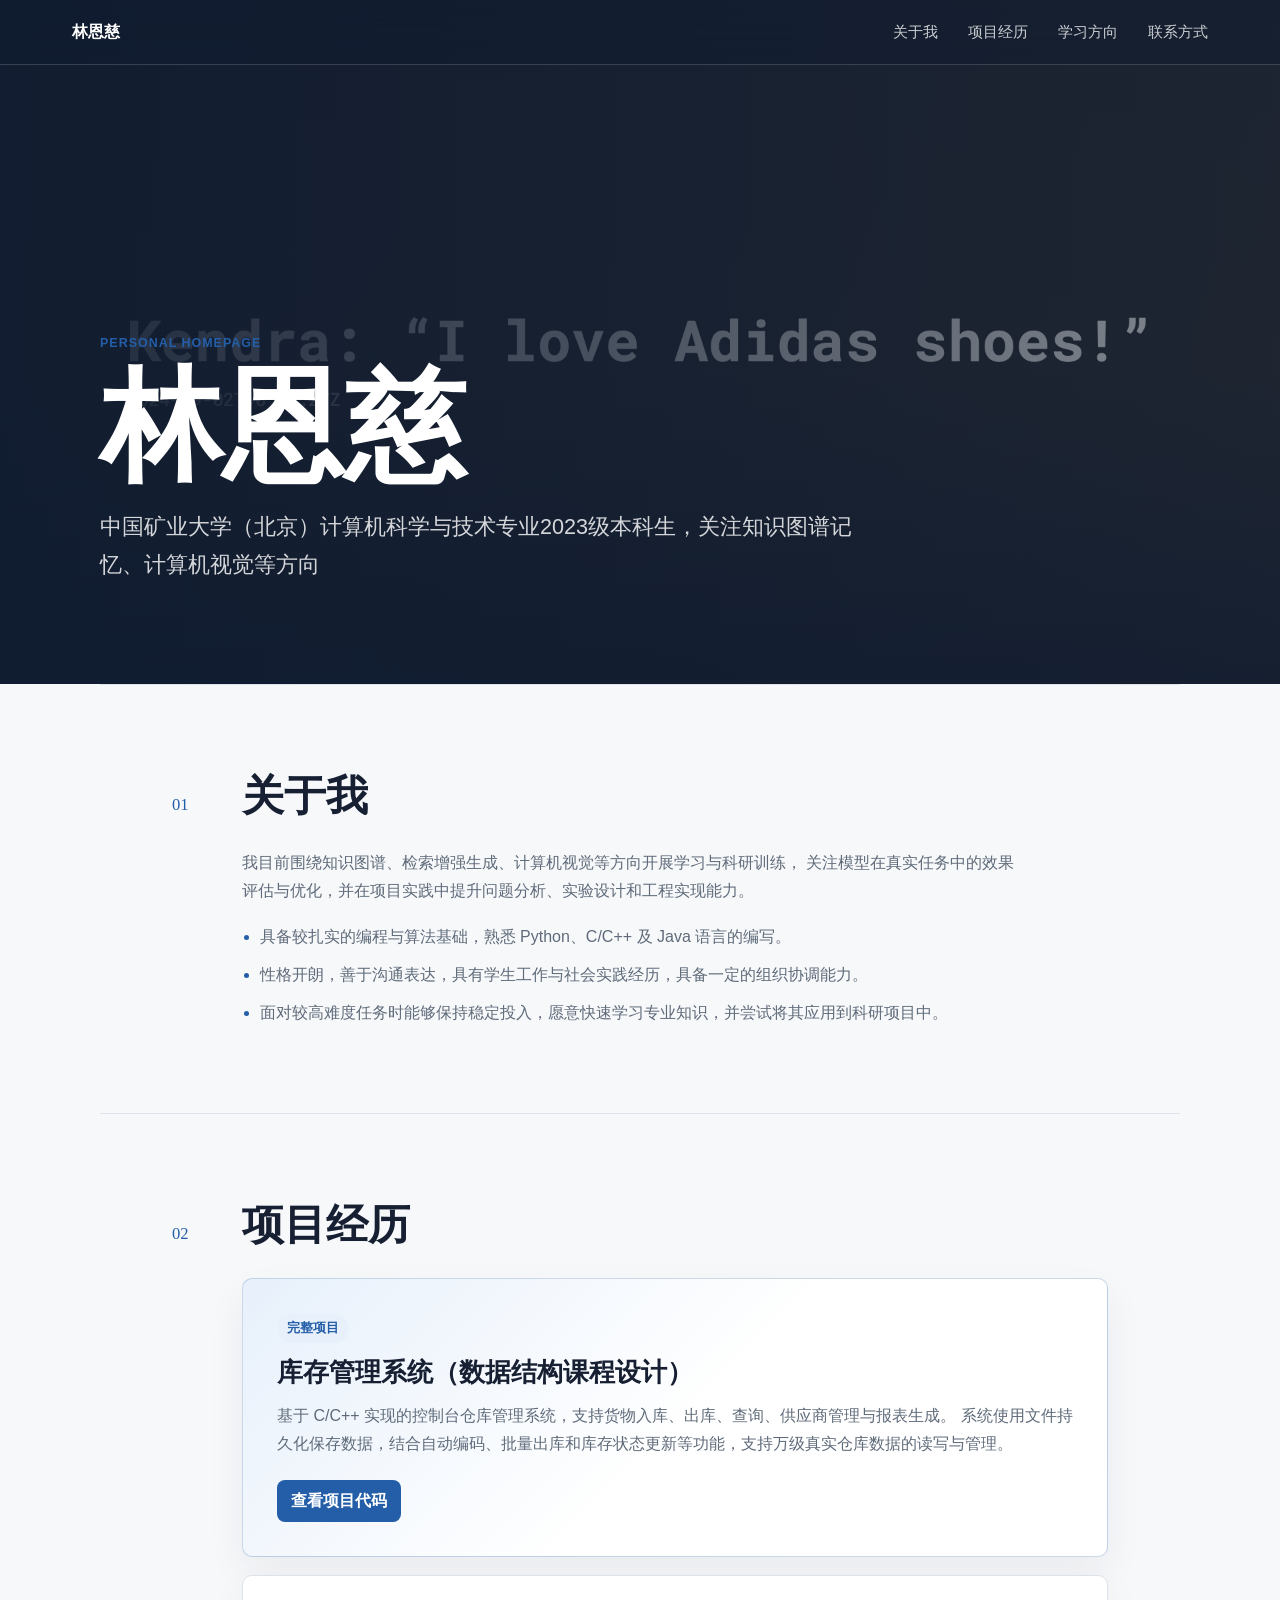
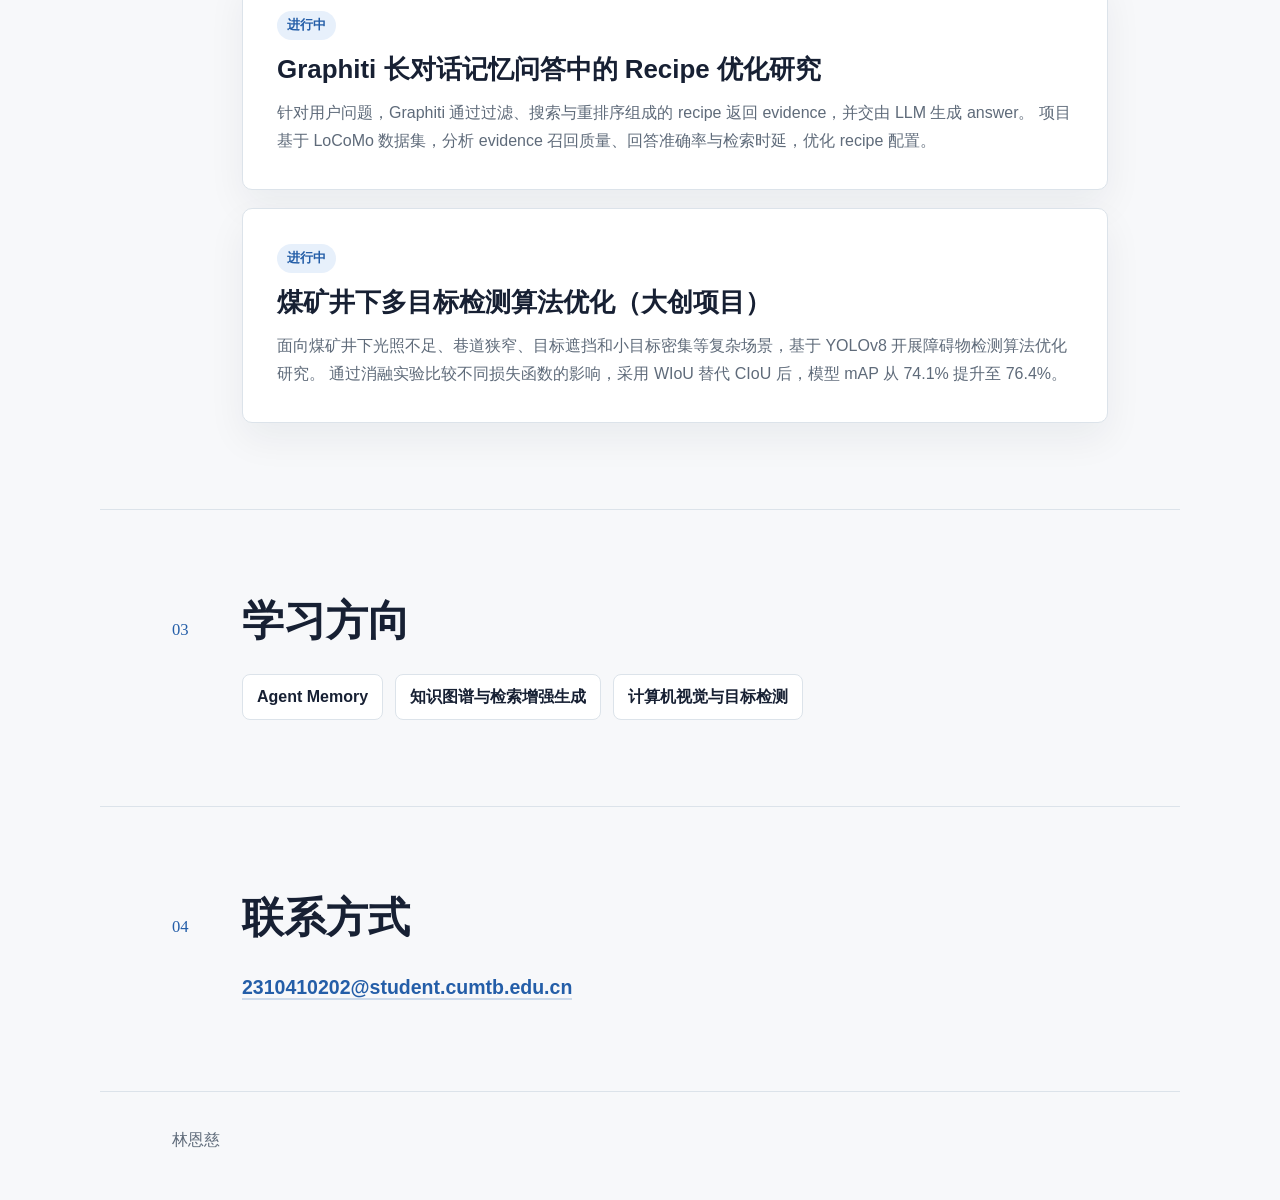
==== index.html @ 821d0fd8 "Add files via upload" ====
<!doctype html>
<html lang="zh-CN">
  <head>
    <meta charset="utf-8">
    <meta name="viewport" content="width=device-width, initial-scale=1">
    <title>林恩慈</title>
    <meta
      name="description"
      content="林恩慈，中国矿业大学（北京）计算机科学与技术专业2023级本科生个人主页。"
    >
    <link rel="stylesheet" href="assets/styles.css">
  </head>
  <body>
    <header class="site-header">
      <a class="site-name" href="#top">林恩慈</a>
      <nav class="site-nav" aria-label="主导航">
        <a href="#about">关于我</a>
        <a href="#projects">项目经历</a>
        <a href="#interests">学习方向</a>
        <a href="#contact">联系方式</a>
      </nav>
    </header>

    <main id="top">
      <section class="hero" aria-labelledby="hero-title">
        <div class="hero-graph" aria-hidden="true">
          <img src="assets/images/graphiti-graph-intro.gif" alt="">
        </div>
        <div class="hero-content">
          <p class="eyebrow">Personal Homepage</p>
          <h1 id="hero-title">林恩慈</h1>
          <p class="hero-text">
            中国矿业大学（北京）计算机科学与技术专业2023级本科生，关注知识图谱记忆、计算机视觉等方向
          </p>
        </div>
      </section>

      <section class="section about-section" id="about" aria-labelledby="about-title">
        <div class="section-title">
          <span>01</span>
          <h2 id="about-title">关于我</h2>
        </div>
        <div class="section-body">
          <p>
            我目前围绕知识图谱、检索增强生成、计算机视觉等方向开展学习与科研训练，
            关注模型在真实任务中的效果评估与优化，并在项目实践中提升问题分析、实验设计和工程实现能力。
          </p>
          <ul class="about-list">
            <li>具备较扎实的编程与算法基础，熟悉 Python、C/C++ 及 Java 语言的编写。</li>
            <li>性格开朗，善于沟通表达，具有学生工作与社会实践经历，具备一定的组织协调能力。</li>
            <li>面对较高难度任务时能够保持稳定投入，愿意快速学习专业知识，并尝试将其应用到科研项目中。</li>
          </ul>
        </div>
      </section>

      <section class="section projects-section" id="projects" aria-labelledby="projects-title">
        <div class="section-title">
          <span>02</span>
          <h2 id="projects-title">项目经历</h2>
        </div>

        <div class="project-list">
          <article class="project-card project-card-primary">
            <div class="project-meta">
              <span>完整项目</span>
            </div>
            <h3>库存管理系统（数据结构课程设计）</h3>
            <p>
              基于 C/C++ 实现的控制台仓库管理系统，支持货物入库、出库、查询、供应商管理与报表生成。
              系统使用文件持久化保存数据，结合自动编码、批量出库和库存状态更新等功能，支持万级真实仓库数据的读写与管理。
            </p>
            <a class="project-link" href="https://github.com/enciii0623/warehouse-management-system" target="_blank" rel="noreferrer">
              查看项目代码
            </a>
          </article>

          <article class="project-card">
            <div class="project-meta">
              <span>进行中</span>
            </div>
            <h3>Graphiti 长对话记忆问答中的 Recipe 优化研究</h3>
            <p>
              针对用户问题，Graphiti 通过过滤、搜索与重排序组成的 recipe 返回 evidence，并交由 LLM 生成 answer。
              项目基于 LoCoMo 数据集，分析 evidence 召回质量、回答准确率与检索时延，优化 recipe 配置。
            </p>
          </article>

          <article class="project-card">
            <div class="project-meta">
              <span>进行中</span>
            </div>
            <h3>煤矿井下多目标检测算法优化（大创项目）</h3>
            <p>
              面向煤矿井下光照不足、巷道狭窄、目标遮挡和小目标密集等复杂场景，基于 YOLOv8 开展障碍物检测算法优化研究。
              通过消融实验比较不同损失函数的影响，采用 WIoU 替代 CIoU 后，模型 mAP 从 74.1% 提升至 76.4%。
            </p>
          </article>
        </div>
      </section>

      <section class="section interests-section" id="interests" aria-labelledby="interests-title">
        <div class="section-title">
          <span>03</span>
          <h2 id="interests-title">学习方向</h2>
        </div>
        <div class="interest-list">
          <span>Agent Memory</span>
          <span>知识图谱与检索增强生成</span>
          <span>计算机视觉与目标检测</span>
        </div>
      </section>

      <section class="section contact-section" id="contact" aria-labelledby="contact-title">
        <div class="section-title">
          <span>04</span>
          <h2 id="contact-title">联系方式</h2>
        </div>
        <div class="section-body">
          <a class="email-link" href="mailto:2310410202@student.cumtb.edu.cn">
            2310410202@student.cumtb.edu.cn
          </a>
        </div>
      </section>
    </main>

    <footer class="site-footer">
      林恩慈
    </footer>
  </body>
</html>
---- assets/styles.css ----
:root {
  --bg: #f7f8fa;
  --paper: #ffffff;
  --ink: #172033;
  --muted: #5f6b7a;
  --soft: #eef2f6;
  --line: #dce3ea;
  --blue: #245ea8;
  --blue-soft: #e7f0fb;
  --green: #2f745f;
}

* {
  box-sizing: border-box;
}

html {
  scroll-behavior: smooth;
}

body {
  margin: 0;
  color: var(--ink);
  background: var(--bg);
  font-family: "Inter", "Segoe UI", "Microsoft YaHei", Arial, sans-serif;
  line-height: 1.75;
}

img {
  display: block;
  max-width: 100%;
}

a {
  color: inherit;
  text-decoration: none;
}

.site-header {
  position: fixed;
  top: 0;
  left: 0;
  right: 0;
  z-index: 10;
  display: flex;
  align-items: center;
  justify-content: space-between;
  gap: 24px;
  padding: 18px clamp(20px, 6vw, 72px);
  border-bottom: 1px solid rgba(255, 255, 255, 0.16);
  color: #ffffff;
  background: rgba(16, 28, 48, 0.42);
  backdrop-filter: blur(14px);
}

.site-name {
  font-size: 1rem;
  font-weight: 700;
}

.site-nav {
  display: flex;
  align-items: center;
  gap: clamp(14px, 3vw, 30px);
  color: rgba(255, 255, 255, 0.78);
  font-size: 0.94rem;
}

.site-nav a:hover {
  color: #ffffff;
}

.hero {
  position: relative;
  overflow: hidden;
  max-width: none;
  min-height: 76vh;
  display: flex;
  align-items: flex-end;
  margin: 0 auto;
  padding: clamp(130px, 16vw, 190px) clamp(20px, 6vw, 72px) clamp(64px, 9vw, 100px);
  color: #ffffff;
  background: #101c30;
}

.hero::before {
  content: "";
  position: absolute;
  inset: 0;
  z-index: 1;
  background:
    linear-gradient(90deg, rgba(16, 28, 48, 0.92), rgba(16, 28, 48, 0.64) 48%, rgba(16, 28, 48, 0.24)),
    linear-gradient(0deg, rgba(16, 28, 48, 0.72), rgba(16, 28, 48, 0.12) 46%, rgba(16, 28, 48, 0.2));
  pointer-events: none;
}

.hero-graph {
  position: absolute;
  inset: 0;
  opacity: 0.92;
  mix-blend-mode: normal;
  transform: none;
}

.hero-graph img {
  width: 100%;
  height: 100%;
  object-fit: cover;
}

.hero-content {
  position: relative;
  z-index: 2;
  width: min(1080px, 100%);
  margin: 0 auto;
}

.eyebrow {
  margin: 0 0 12px;
  color: var(--blue);
  font-size: 0.78rem;
  font-weight: 700;
  letter-spacing: 0.08em;
  text-transform: uppercase;
}

h1,
h2,
h3,
p {
  margin-top: 0;
}

h1 {
  margin-bottom: 22px;
  font-size: clamp(3.8rem, 10vw, 7.6rem);
  line-height: 0.98;
  letter-spacing: 0;
}

.hero-text {
  max-width: 760px;
  margin-bottom: 0;
  color: rgba(255, 255, 255, 0.82);
  font-size: clamp(1.08rem, 2.1vw, 1.35rem);
}

.section {
  max-width: 1080px;
  margin: 0 auto;
  padding: clamp(54px, 8vw, 86px) clamp(20px, 6vw, 72px);
  border-top: 1px solid var(--line);
}

.section-title {
  display: grid;
  grid-template-columns: 52px minmax(0, 1fr);
  gap: 18px;
  align-items: baseline;
  margin-bottom: 28px;
}

.section-title span {
  color: var(--blue);
  font-family: Georgia, "Times New Roman", serif;
  font-size: 1.04rem;
}

h2 {
  margin-bottom: 0;
  font-size: clamp(1.7rem, 4vw, 2.6rem);
  line-height: 1.2;
  letter-spacing: 0;
}

.section-body {
  max-width: 780px;
  margin-left: 70px;
}

.section-body p {
  color: var(--muted);
}

.about-list {
  display: grid;
  gap: 10px;
  margin: 18px 0 0;
  padding-left: 1.1rem;
  color: var(--muted);
}

.about-list li::marker {
  color: var(--blue);
}

.project-list {
  display: grid;
  gap: 18px;
  margin-left: 70px;
}

.project-card {
  position: relative;
  padding: clamp(24px, 4vw, 34px);
  border: 1px solid var(--line);
  border-radius: 10px;
  background: var(--paper);
  box-shadow: 0 16px 38px rgba(23, 32, 51, 0.06);
}

.project-card-primary {
  border-color: rgba(36, 94, 168, 0.24);
  background:
    linear-gradient(135deg, var(--blue-soft), rgba(255, 255, 255, 0) 52%),
    var(--paper);
}

.project-meta {
  margin-bottom: 12px;
}

.project-meta span {
  display: inline-flex;
  align-items: center;
  min-height: 28px;
  padding: 3px 10px;
  border-radius: 999px;
  color: var(--blue);
  background: var(--blue-soft);
  font-size: 0.82rem;
  font-weight: 700;
}

.project-card h3 {
  margin-bottom: 12px;
  font-size: clamp(1.22rem, 2.6vw, 1.62rem);
  line-height: 1.35;
  letter-spacing: 0;
}

.project-card p {
  max-width: 840px;
  margin-bottom: 0;
  color: var(--muted);
}

.project-link {
  display: inline-flex;
  align-items: center;
  justify-content: center;
  min-height: 40px;
  margin-top: 22px;
  padding: 7px 14px;
  border-radius: 8px;
  color: #ffffff;
  background: var(--blue);
  font-weight: 700;
}

.project-link:hover {
  background: #184a88;
}

.interest-list {
  display: flex;
  flex-wrap: wrap;
  gap: 12px;
  margin-left: 70px;
}

.interest-list span {
  display: inline-flex;
  align-items: center;
  min-height: 42px;
  padding: 8px 14px;
  border: 1px solid var(--line);
  border-radius: 8px;
  color: var(--ink);
  background: var(--paper);
  font-weight: 650;
}

.email-link {
  color: var(--blue);
  font-size: clamp(1.05rem, 2vw, 1.22rem);
  font-weight: 700;
  border-bottom: 2px solid rgba(36, 94, 168, 0.2);
}

.email-link:hover {
  border-bottom-color: var(--blue);
}

.site-footer {
  max-width: 1080px;
  margin: 0 auto;
  padding: 34px clamp(20px, 6vw, 72px) 46px;
  color: var(--muted);
  border-top: 1px solid var(--line);
}

@media (max-width: 760px) {
  .site-header {
    align-items: flex-start;
    flex-direction: column;
    gap: 10px;
  }

  .site-nav {
    width: 100%;
    justify-content: space-between;
    gap: 8px;
    font-size: 0.88rem;
  }

  .section-title {
    grid-template-columns: 1fr;
    gap: 6px;
  }

  .section-body,
  .project-list,
  .interest-list {
    margin-left: 0;
  }

  .project-card {
    border-radius: 8px;
  }
}

@media (max-width: 430px) {
  .site-nav {
    flex-wrap: wrap;
    justify-content: flex-start;
  }
}
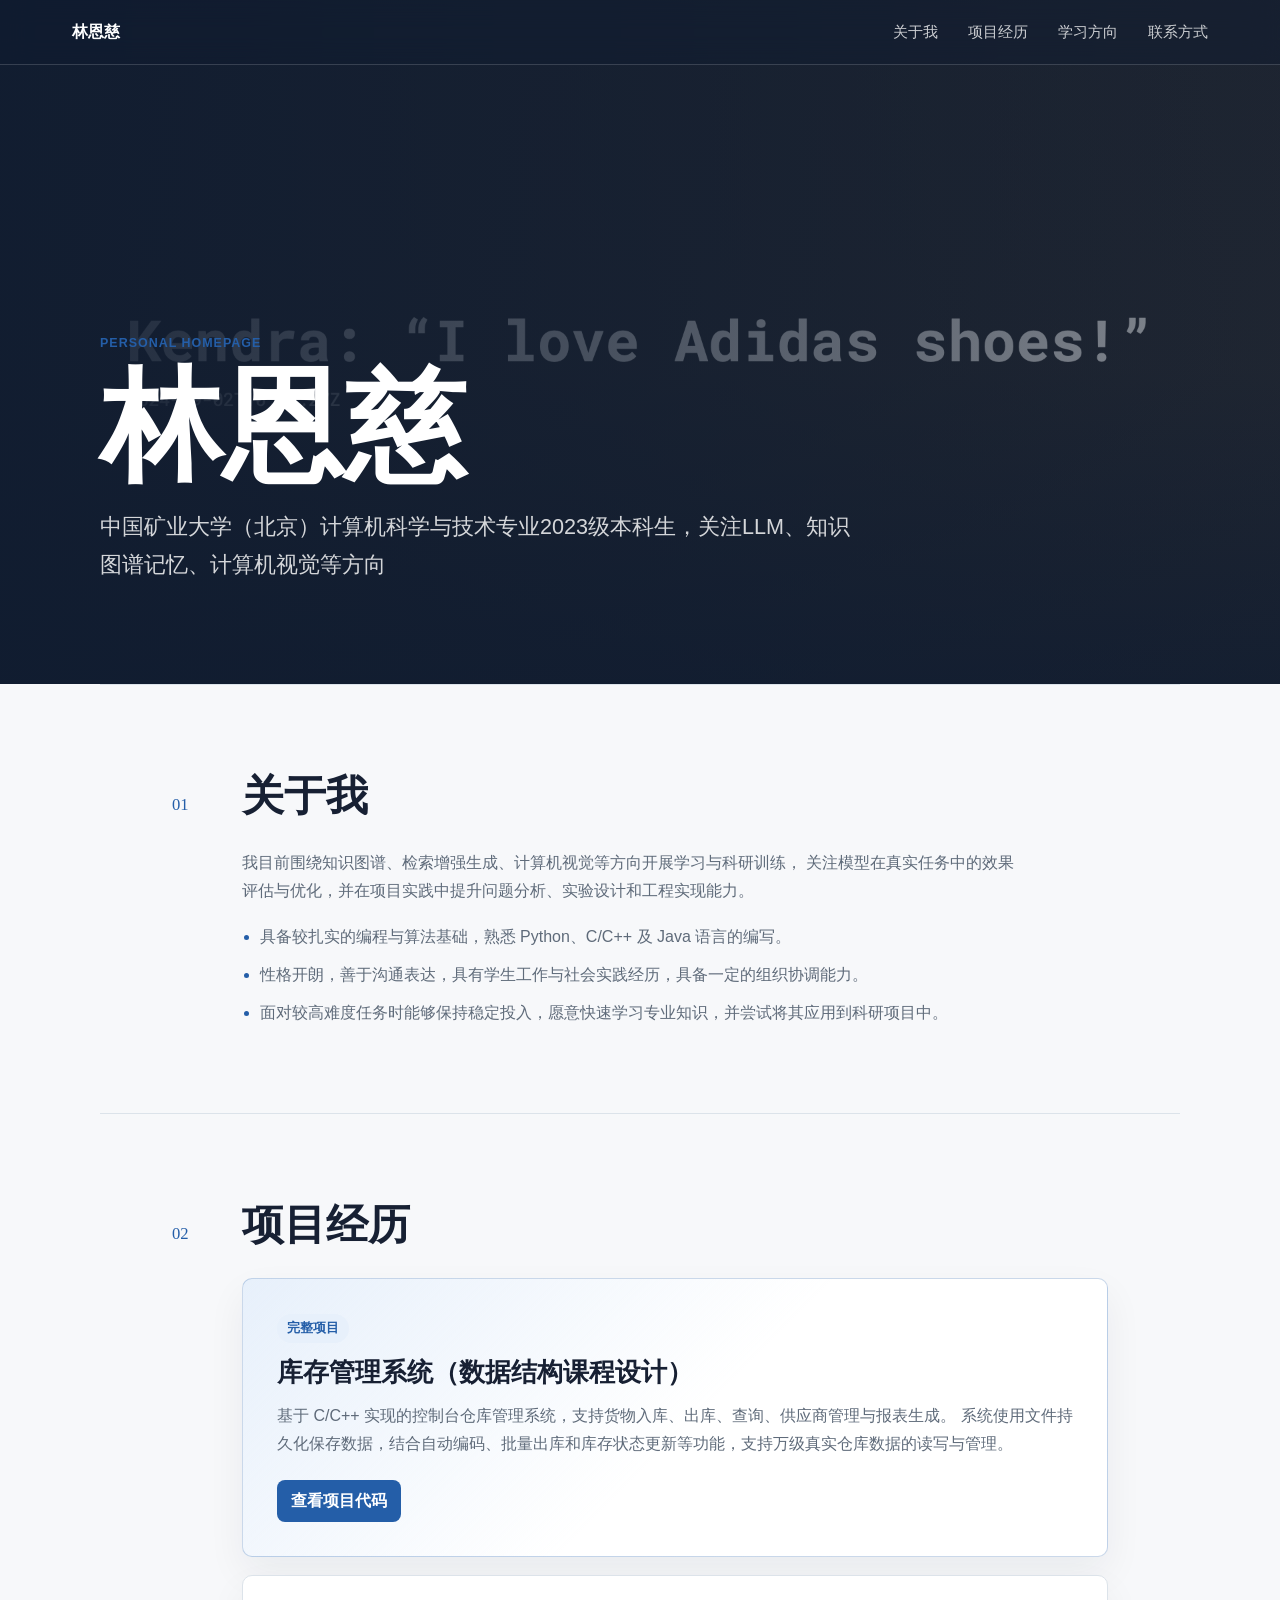
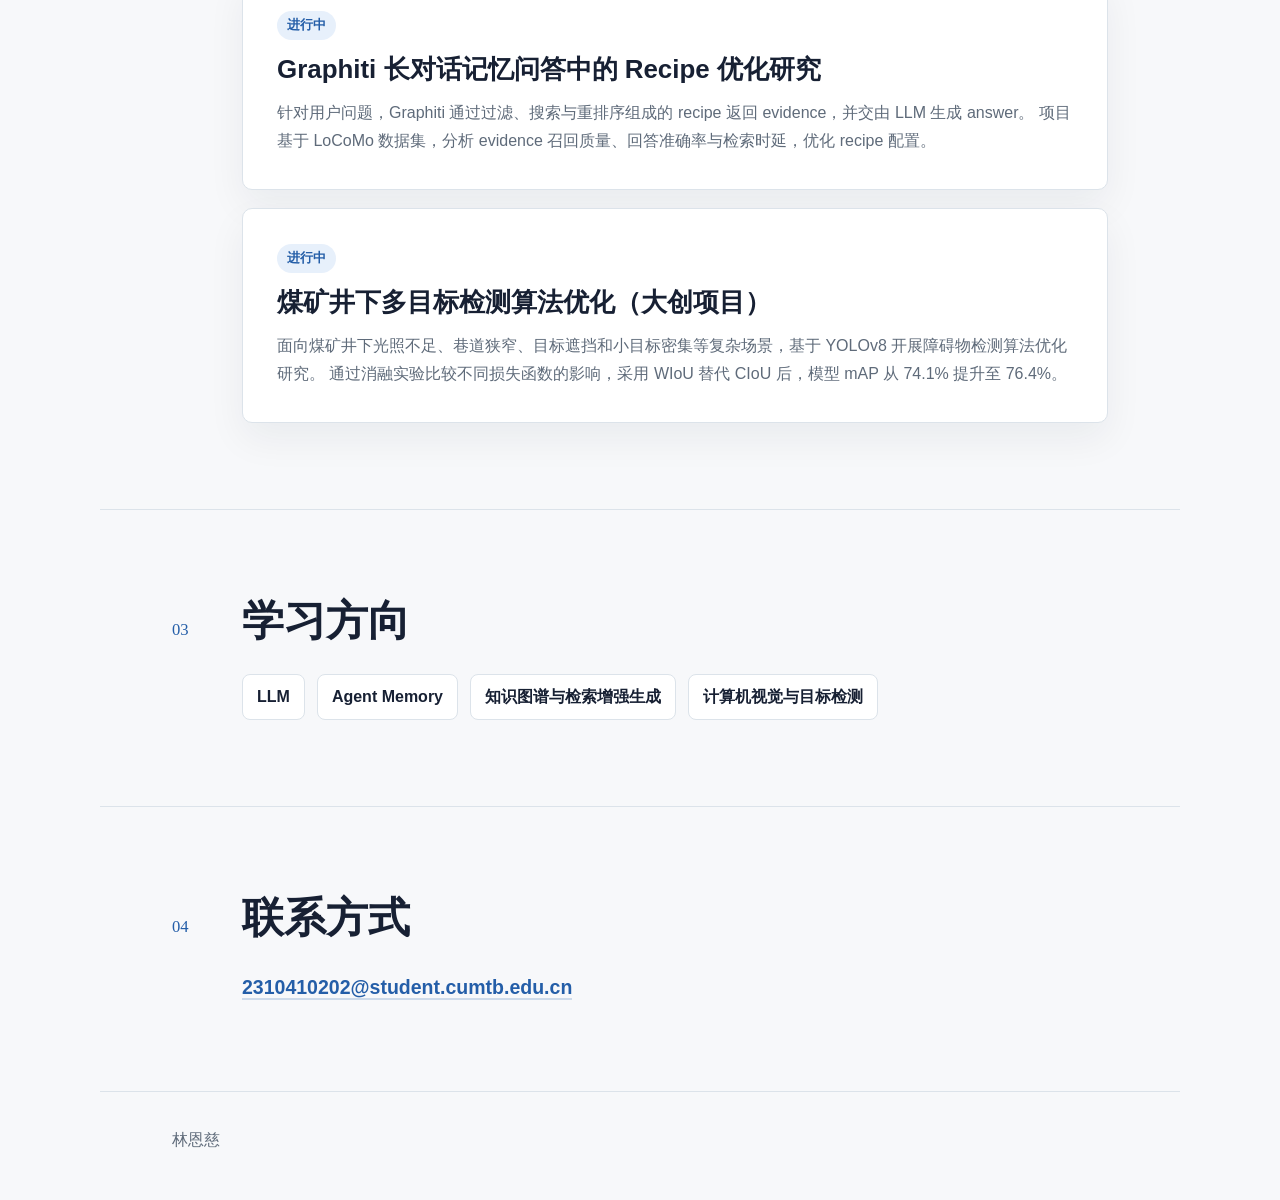
==== commit 954a2d36: "Update index.html" ====
--- a/index.html
+++ b/index.html
@@ -30,7 +30,7 @@
           <p class="eyebrow">Personal Homepage</p>
           <h1 id="hero-title">林恩慈</h1>
           <p class="hero-text">
-            中国矿业大学（北京）计算机科学与技术专业2023级本科生，关注知识图谱记忆、计算机视觉等方向
+            中国矿业大学（北京）计算机科学与技术专业2023级本科生，关注LLM、知识图谱记忆、计算机视觉等方向
           </p>
         </div>
       </section>
@@ -104,6 +104,7 @@
           <h2 id="interests-title">学习方向</h2>
         </div>
         <div class="interest-list">
+          <span>LLM</span>
           <span>Agent Memory</span>
           <span>知识图谱与检索增强生成</span>
           <span>计算机视觉与目标检测</span>
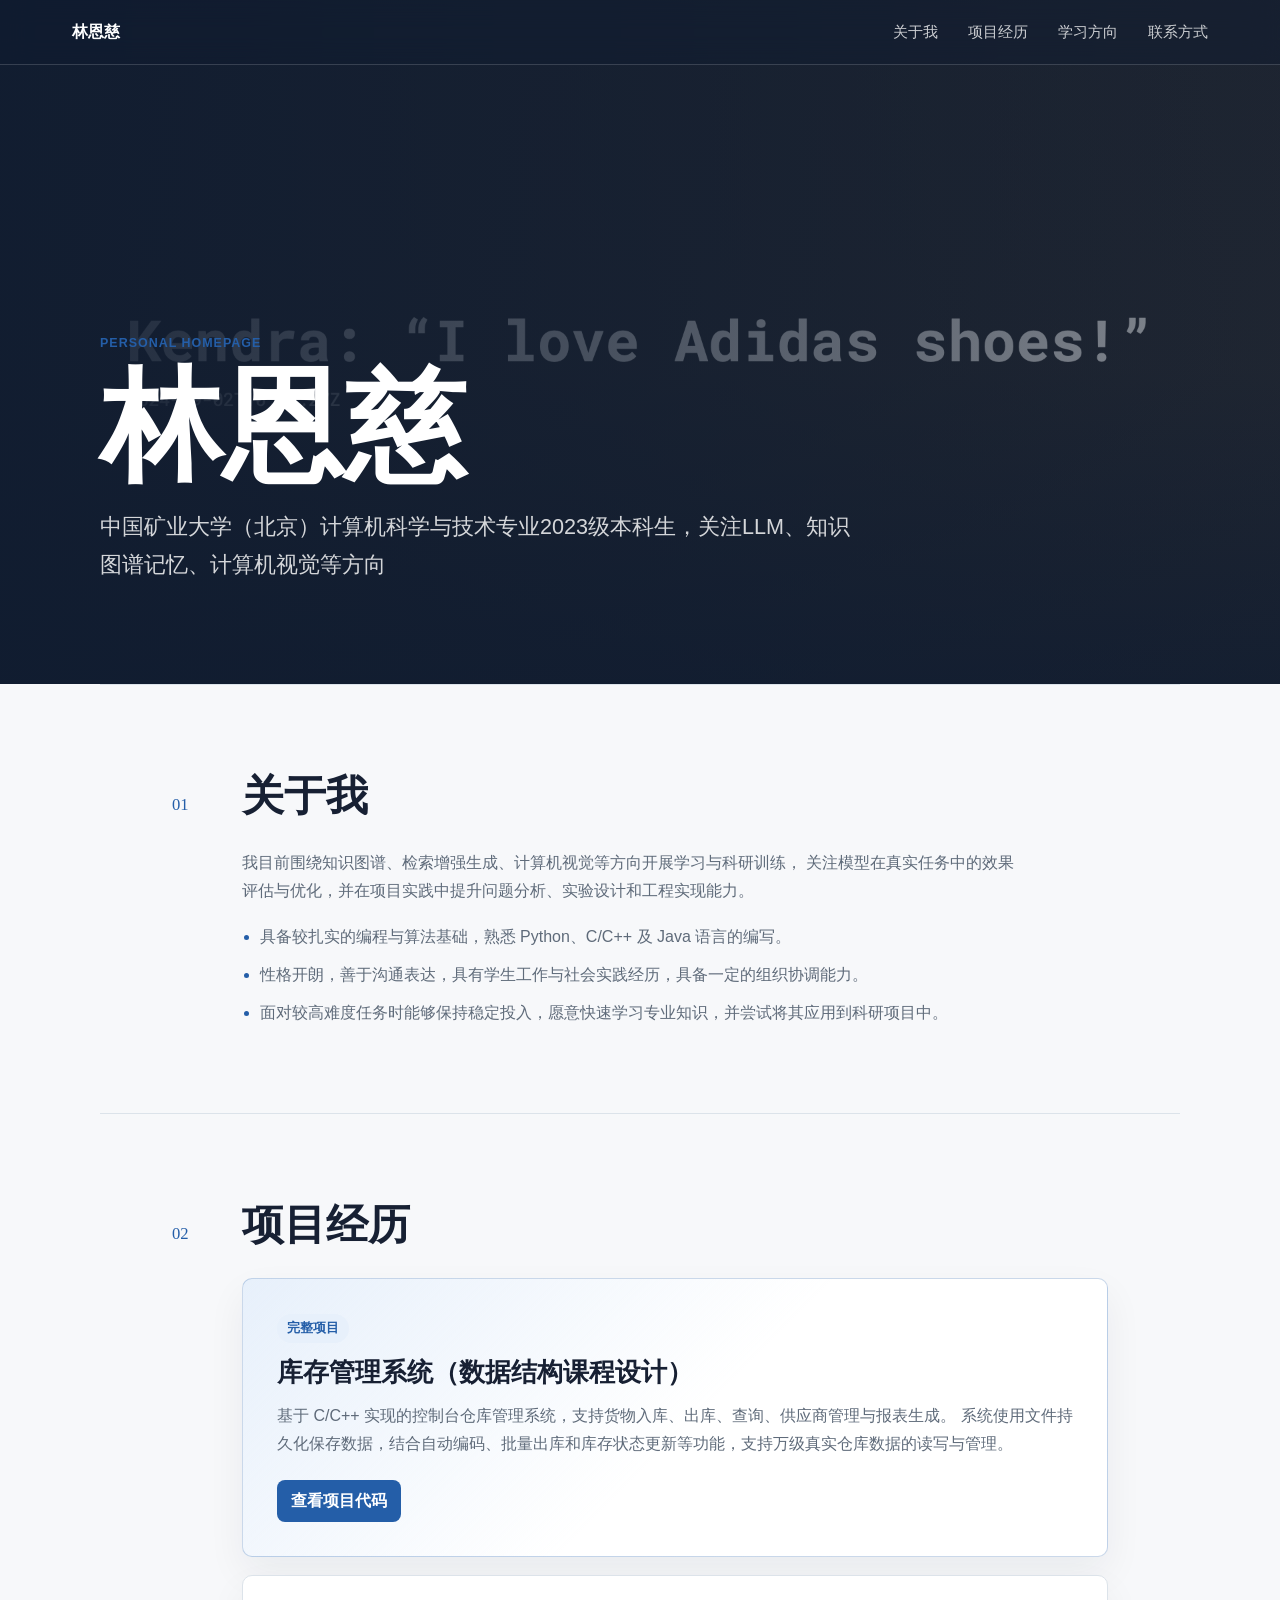
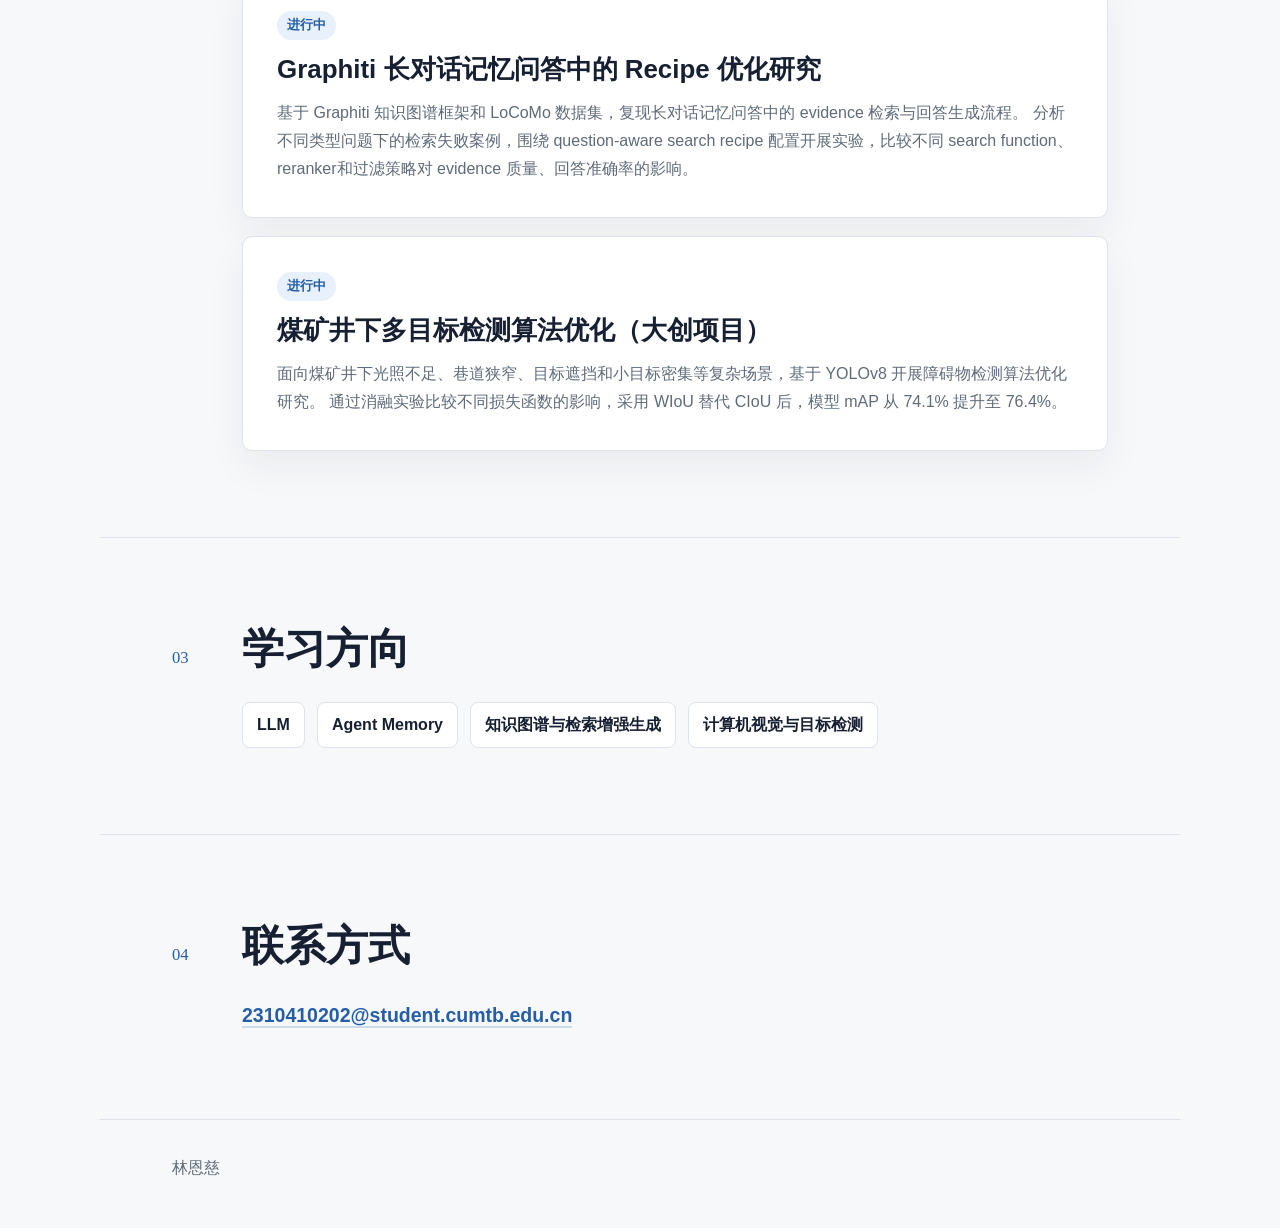
==== commit d860f395: "Update index.html" ====
--- a/index.html
+++ b/index.html
@@ -80,8 +80,8 @@
             </div>
             <h3>Graphiti 长对话记忆问答中的 Recipe 优化研究</h3>
             <p>
-              针对用户问题，Graphiti 通过过滤、搜索与重排序组成的 recipe 返回 evidence，并交由 LLM 生成 answer。
-              项目基于 LoCoMo 数据集，分析 evidence 召回质量、回答准确率与检索时延，优化 recipe 配置。
+              基于 Graphiti 知识图谱框架和 LoCoMo 数据集，复现长对话记忆问答中的 evidence 检索与回答生成流程。
+              分析不同类型问题下的检索失败案例，围绕 question-aware search recipe 配置开展实验，比较不同 search function、reranker和过滤策略对 evidence 质量、回答准确率的影响。
             </p>
           </article>
 
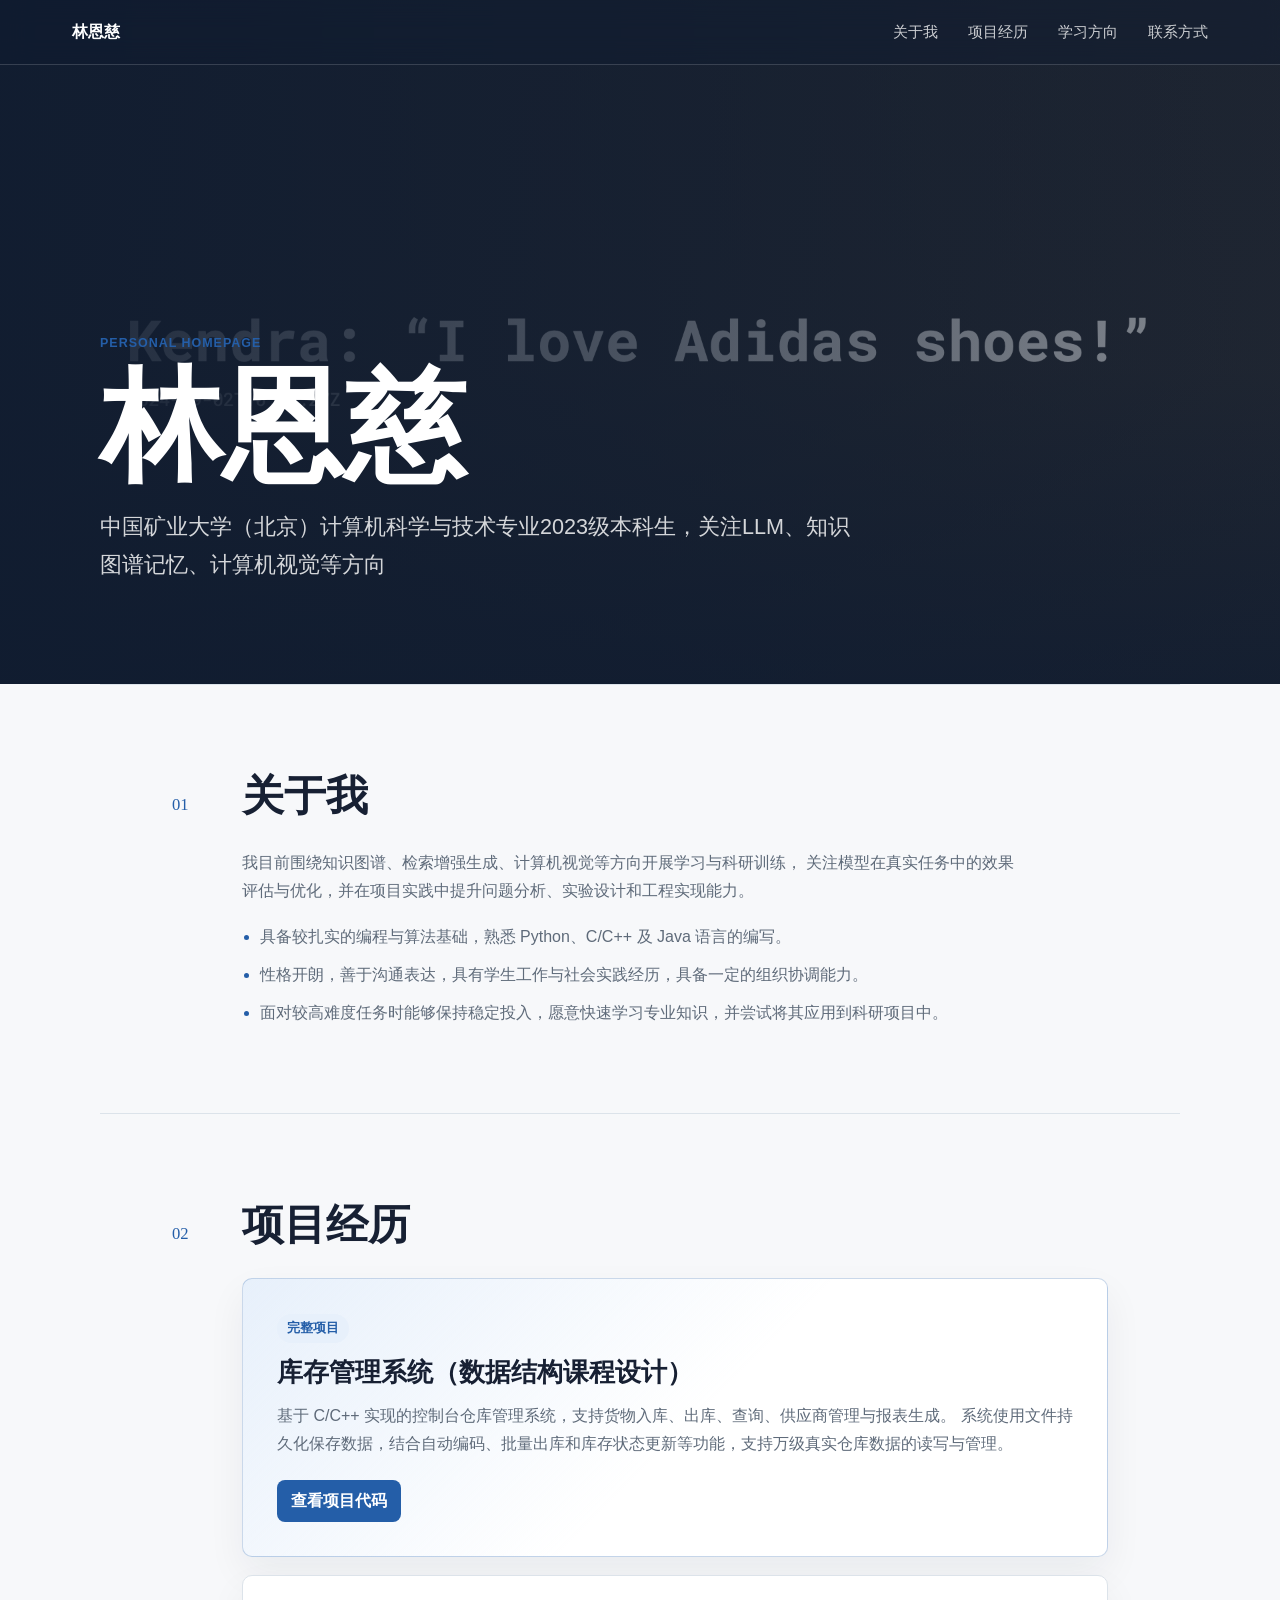
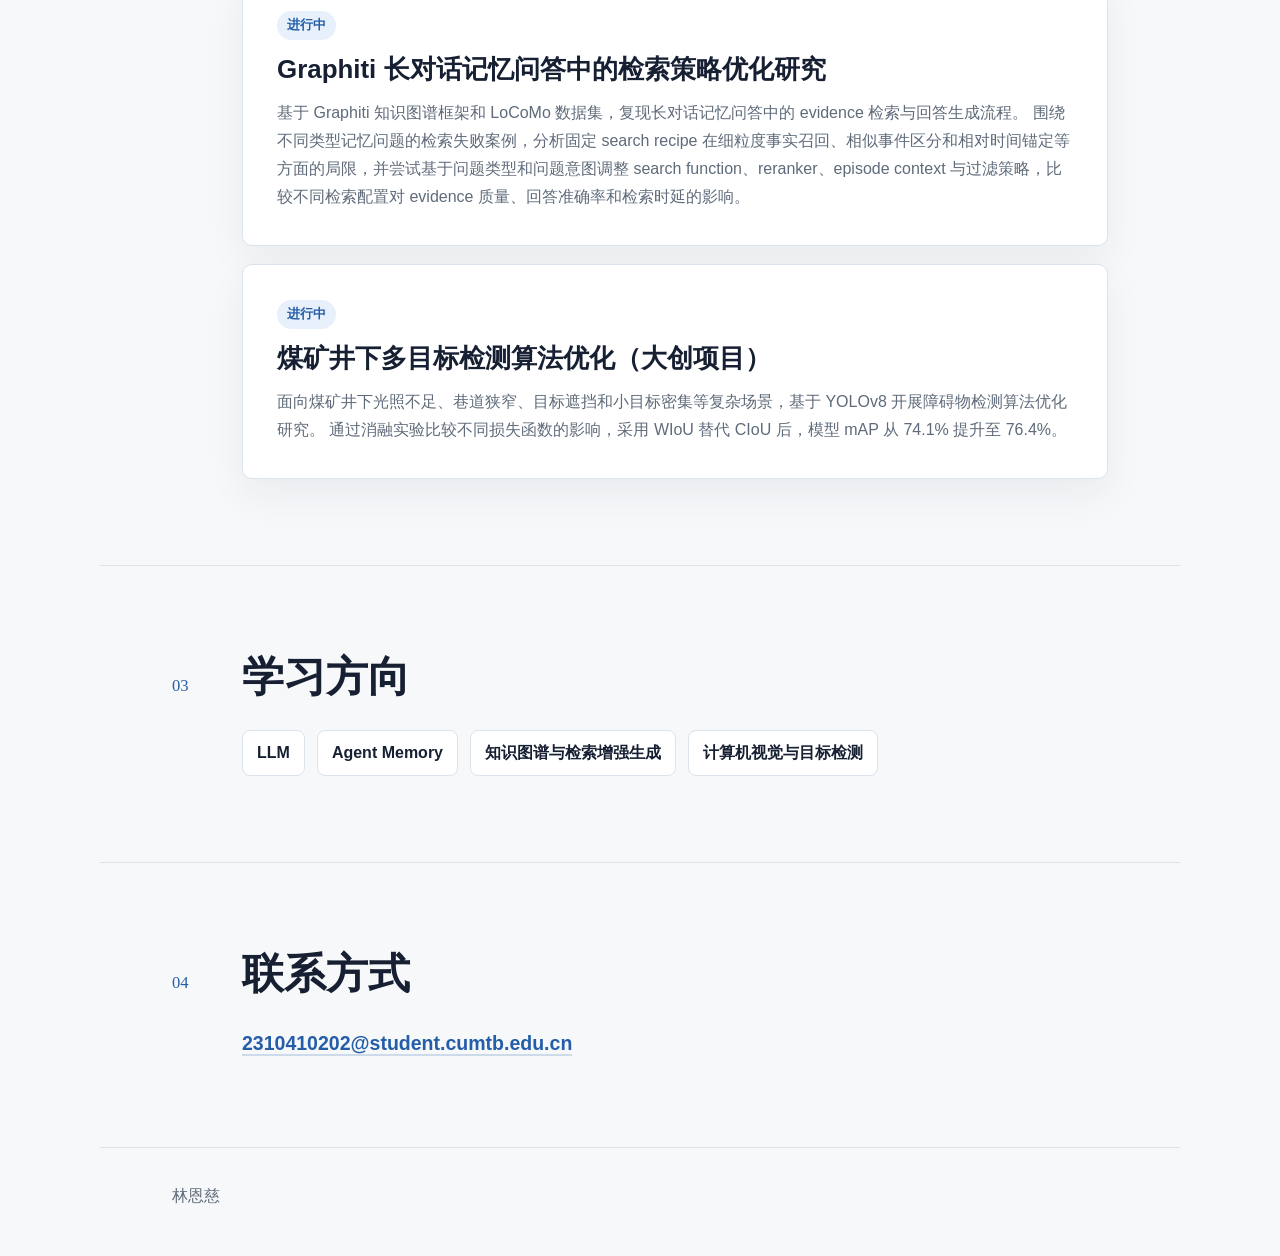
==== commit 24a331d5: "Update index.html" ====
--- a/index.html
+++ b/index.html
@@ -78,10 +78,10 @@
             <div class="project-meta">
               <span>进行中</span>
             </div>
-            <h3>Graphiti 长对话记忆问答中的 Recipe 优化研究</h3>
+            <h3>Graphiti 长对话记忆问答中的检索策略优化研究</h3>
             <p>
               基于 Graphiti 知识图谱框架和 LoCoMo 数据集，复现长对话记忆问答中的 evidence 检索与回答生成流程。
-              分析不同类型问题下的检索失败案例，围绕 question-aware search recipe 配置开展实验，比较不同 search function、reranker和过滤策略对 evidence 质量、回答准确率的影响。
+              围绕不同类型记忆问题的检索失败案例，分析固定 search recipe 在细粒度事实召回、相似事件区分和相对时间锚定等方面的局限，并尝试基于问题类型和问题意图调整 search function、reranker、episode context 与过滤策略，比较不同检索配置对 evidence 质量、回答准确率和检索时延的影响。
             </p>
           </article>
 
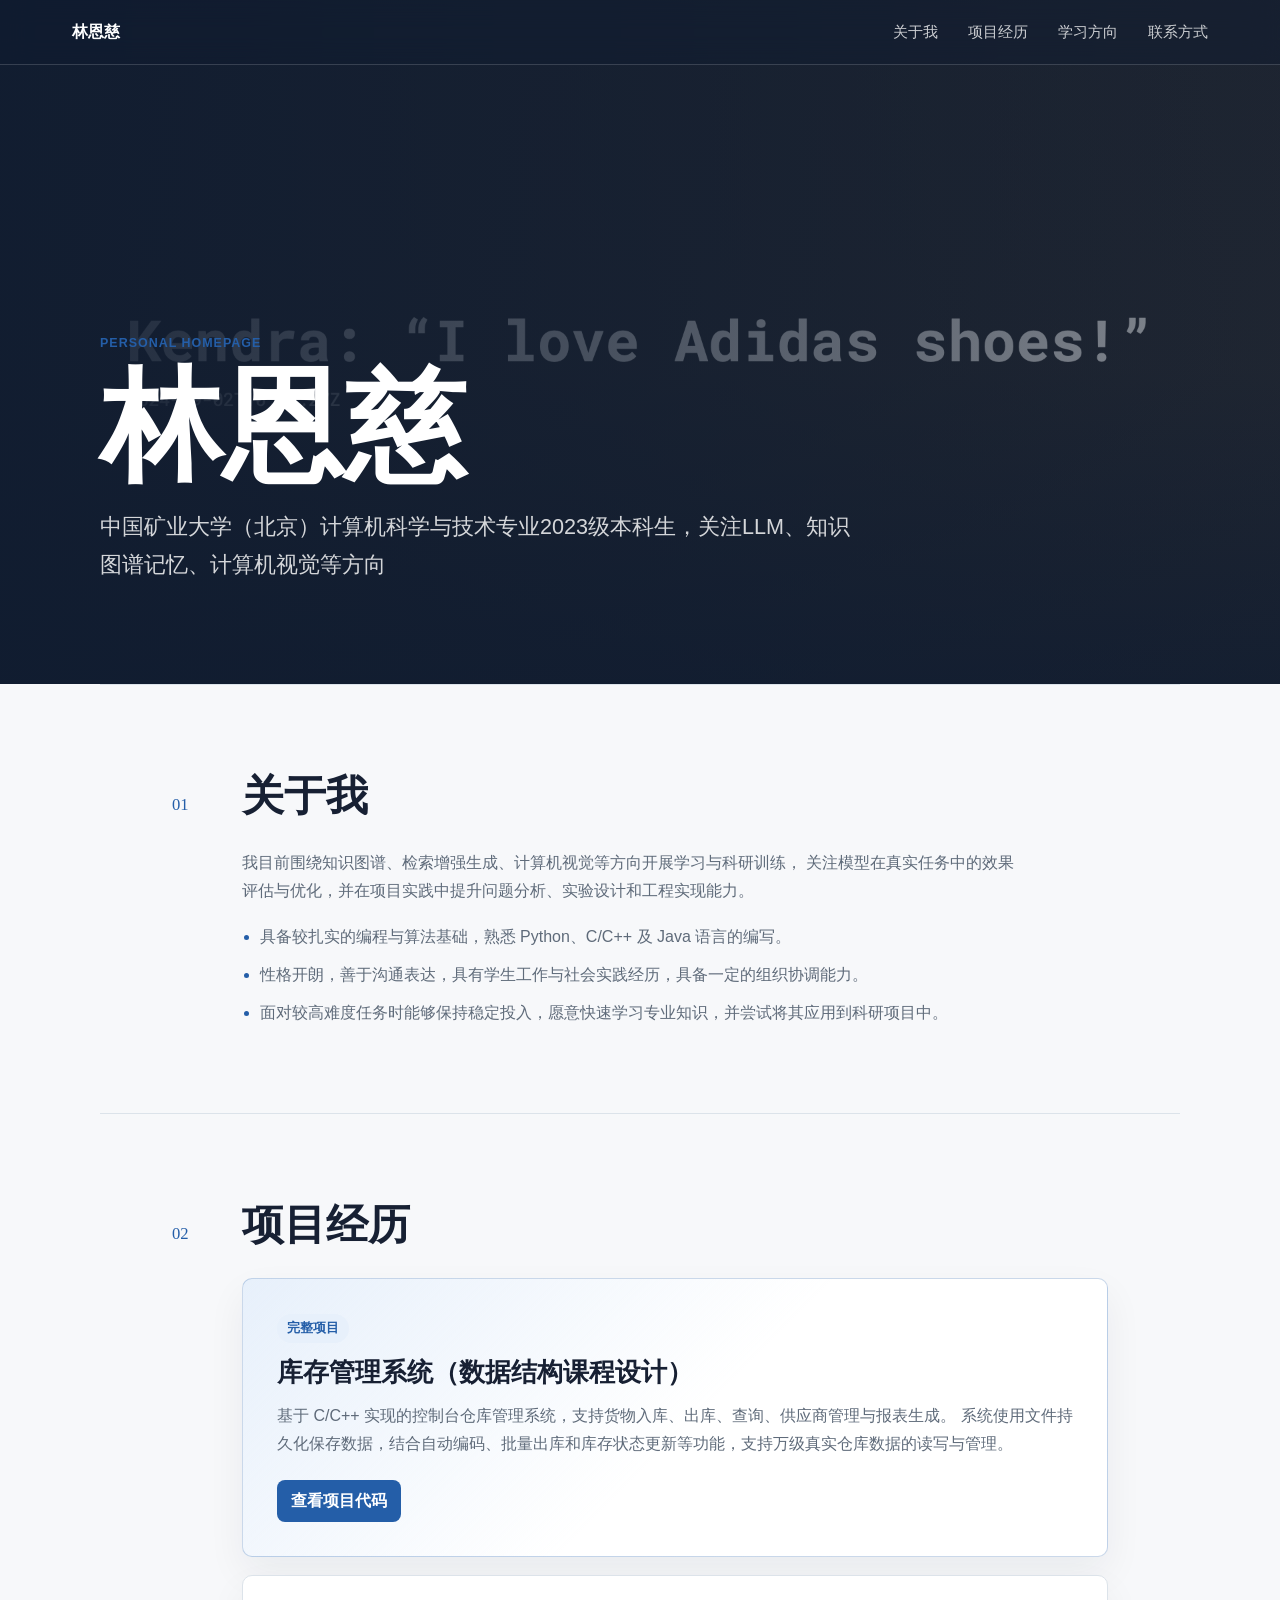
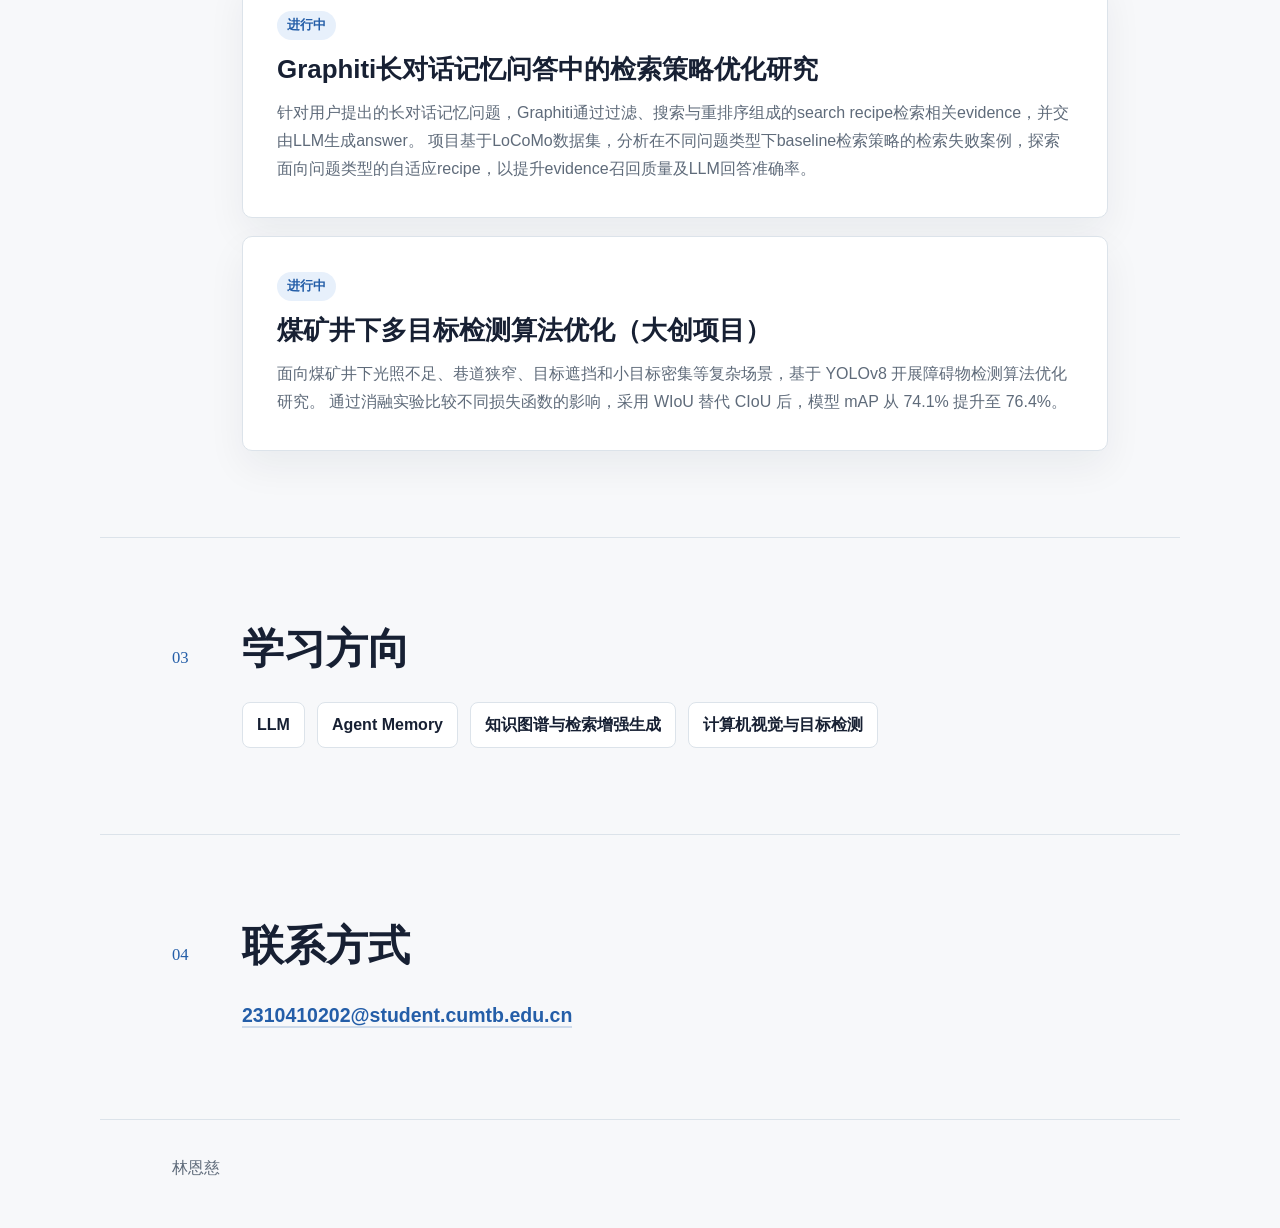
==== commit 9fb397bb: "Refine project title and description in index.html Updated project title and project description for" ====
--- a/index.html
+++ b/index.html
@@ -78,10 +78,10 @@
             <div class="project-meta">
               <span>进行中</span>
             </div>
-            <h3>Graphiti 长对话记忆问答中的检索策略优化研究</h3>
+            <h3>Graphiti长对话记忆问答中的检索策略优化研究</h3>
             <p>
-              基于 Graphiti 知识图谱框架和 LoCoMo 数据集，复现长对话记忆问答中的 evidence 检索与回答生成流程。
-              围绕不同类型记忆问题的检索失败案例，分析固定 search recipe 在细粒度事实召回、相似事件区分和相对时间锚定等方面的局限，并尝试基于问题类型和问题意图调整 search function、reranker、episode context 与过滤策略，比较不同检索配置对 evidence 质量、回答准确率和检索时延的影响。
+              针对用户提出的长对话记忆问题，Graphiti通过过滤、搜索与重排序组成的search recipe检索相关evidence，并交由LLM生成answer。
+              项目基于LoCoMo数据集，分析在不同问题类型下baseline检索策略的检索失败案例，探索面向问题类型的自适应recipe，以提升evidence召回质量及LLM回答准确率。
             </p>
           </article>
 
